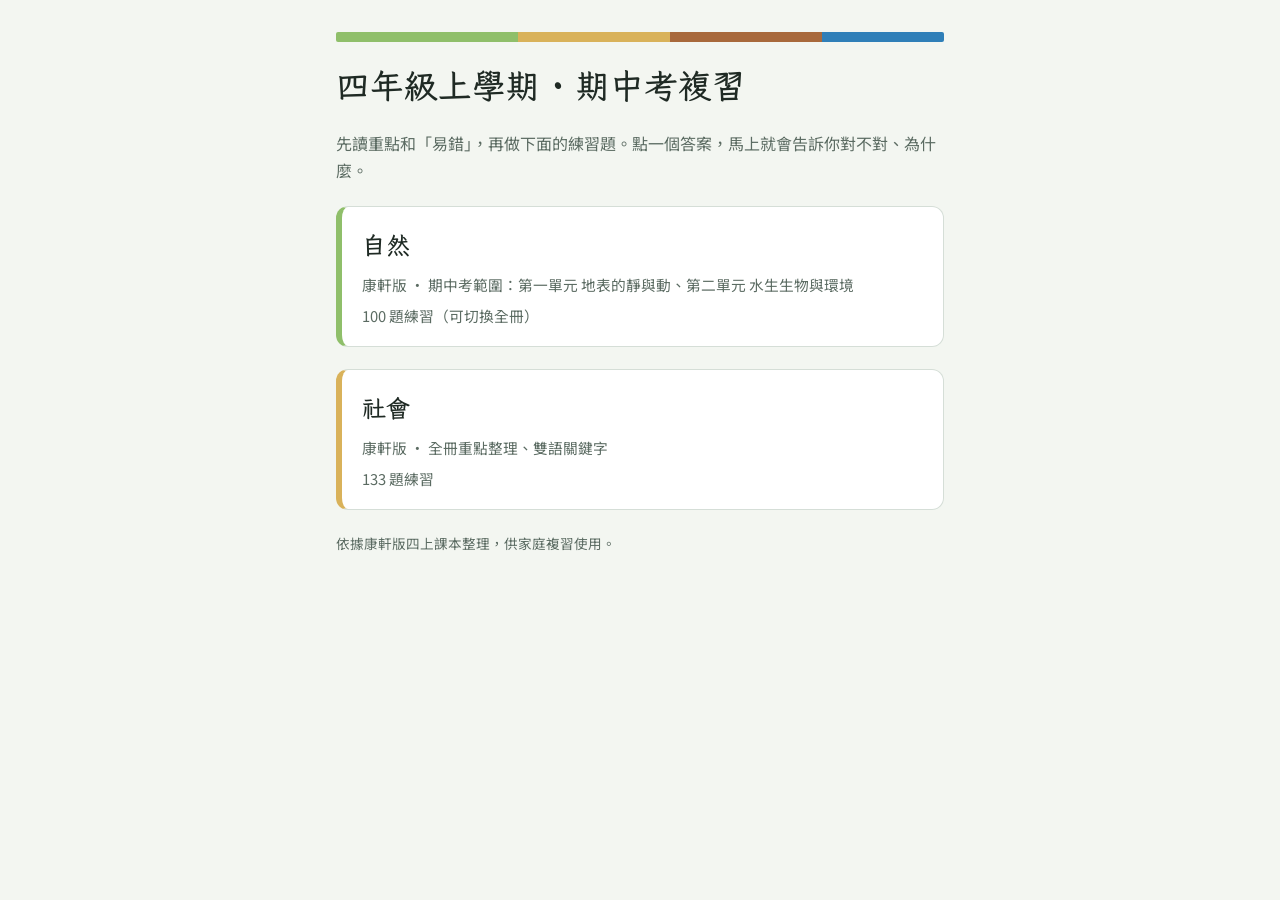
==== index.html @ b73b9730 "四上期中考複習：首頁、自然、社會 Co-Authored-By: Claude Opus 5.5 <noreply@anthropic.com> Claude-Session: https://cla" ====
<!doctype html>
<html lang="zh-Hant">
<head>
<meta charset="utf-8">
<meta name="viewport" content="width=device-width,initial-scale=1,viewport-fit=cover">
<title>四上期中考複習</title>
<link rel="preconnect" href="https://fonts.googleapis.com">
<link rel="stylesheet" href="https://fonts.googleapis.com/css2?family=LXGW+WenKai+TC:wght@400;700&family=Noto+Sans+TC:wght@400;500;700&display=swap">
<style>
:root{--paper:#f3f6f1;--card:#fff;--ink:#1f2a24;--muted:#5b6b62;--line:#d5ded7;--plain:#8fbf6a;--hill:#d9b25a;--mount:#a8693c;--water:#2f7fb8;--accent:#c2412d;
  --f-disp:"LXGW WenKai TC","Kaiti TC","BiauKai",serif;--f-body:"Noto Sans TC","PingFang TC","Microsoft JhengHei",sans-serif;color-scheme:light}
@media (prefers-color-scheme:dark){:root{--paper:#141a17;--card:#1d2420;--ink:#e7eee9;--muted:#9fb0a6;--line:#2f3a34;--water:#5aa6dd;--accent:#ef7a63;color-scheme:dark}}
*{box-sizing:border-box}
body{margin:0;background:var(--paper);color:var(--ink);font-family:var(--f-body);line-height:1.7}
.wrap{max-width:640px;margin:0 auto;padding:32px max(16px,env(safe-area-inset-left)) 64px;display:flex;flex-direction:column;gap:22px}
.contour{height:10px;border-radius:2px;background:linear-gradient(90deg,var(--plain) 0 30%,var(--hill) 30% 55%,var(--mount) 55% 80%,var(--water) 80%)}
h1{font-family:var(--f-disp);font-size:2.1rem;margin:0;line-height:1.3}
p{margin:0;color:var(--muted)}
a.card{display:flex;flex-direction:column;gap:6px;background:var(--card);border:1px solid var(--line);border-left:6px solid var(--c);border-radius:12px;padding:18px 20px;color:inherit;text-decoration:none}
a.card:hover,a.card:focus-visible{border-color:var(--c);outline:none;box-shadow:0 0 0 3px color-mix(in srgb,var(--c) 25%,transparent)}
a.card h2{font-family:var(--f-disp);font-size:1.5rem;margin:0;color:var(--ink)}
a.card span{font-size:.92rem;color:var(--muted)}
footer{font-size:.85rem;color:var(--muted)}
</style>
</head>
<body>
<div class="wrap">
  <div class="contour" aria-hidden="true"></div>
  <h1>四年級上學期 · 期中考複習</h1>
  <p>先讀重點和「易錯」，再做下面的練習題。點一個答案，馬上就會告訴你對不對、為什麼。</p>
  <a class="card" href="science.html" style="--c:var(--plain)">
    <h2>自然</h2>
    <span>康軒版 · 期中考範圍：第一單元 地表的靜與動、第二單元 水生生物與環境</span>
    <span>100 題練習（可切換全冊）</span>
  </a>
  <a class="card" href="social.html" style="--c:var(--hill)">
    <h2>社會</h2>
    <span>康軒版 · 全冊重點整理、雙語關鍵字</span>
    <span>133 題練習</span>
  </a>
  <footer>依據康軒版四上課本整理，供家庭複習使用。</footer>
</div>
</body>
</html>
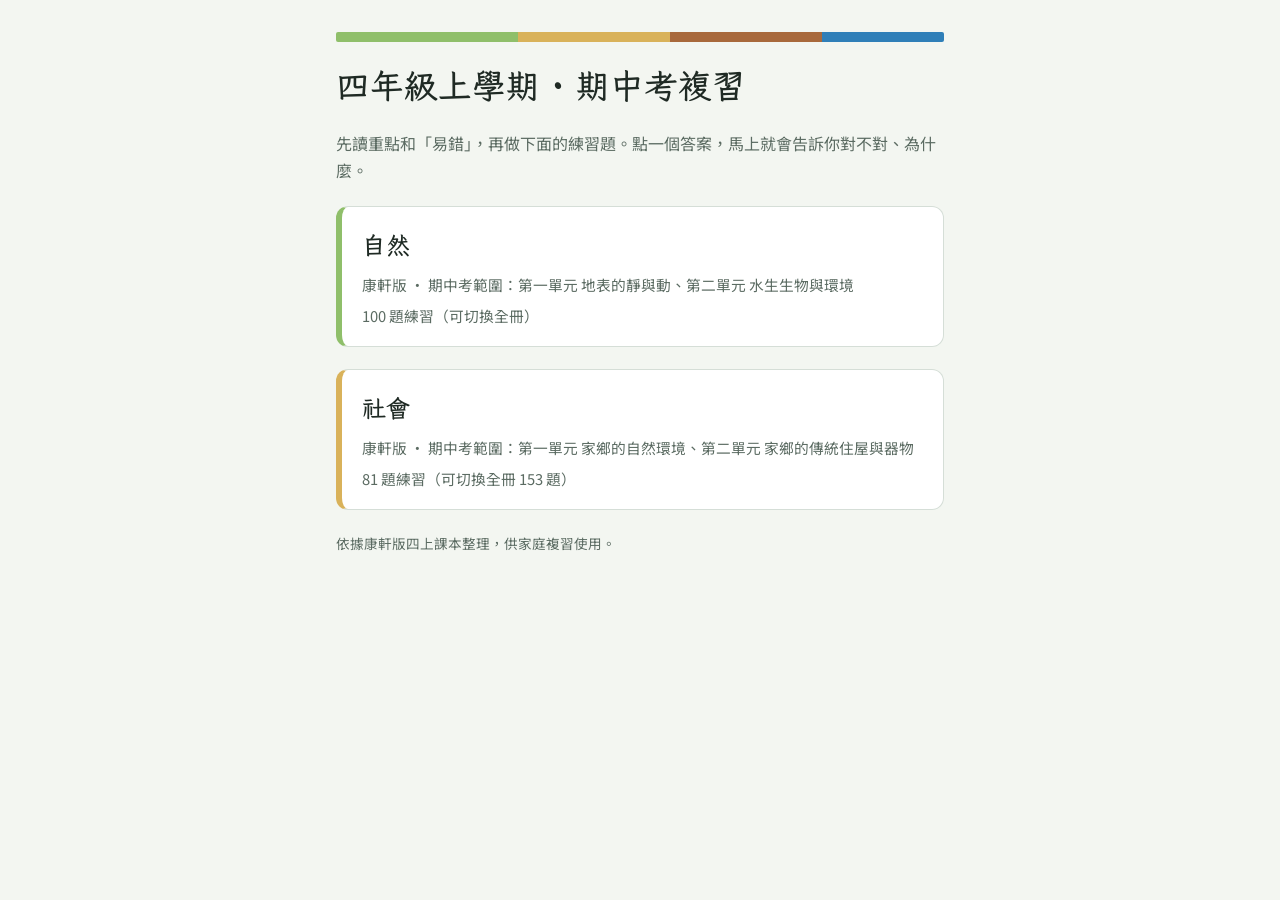
==== commit 220bc795: "社會頁：手機版階層圖改為直排方塊、表格改為卡片，新增期中考範圍切換與 p.114 地形河川圖 Co-Authored-By: Claude Opus 5.5 <noreply@anthropic.co" ====
--- a/index.html
+++ b/index.html
@@ -35,8 +35,8 @@
   </a>
   <a class="card" href="social.html" style="--c:var(--hill)">
     <h2>社會</h2>
-    <span>康軒版 · 全冊重點整理、雙語關鍵字</span>
-    <span>133 題練習</span>
+    <span>康軒版 · 期中考範圍：第一單元 家鄉的自然環境、第二單元 家鄉的傳統住屋與器物</span>
+    <span>81 題練習（可切換全冊 153 題）</span>
   </a>
   <footer>依據康軒版四上課本整理，供家庭複習使用。</footer>
 </div>
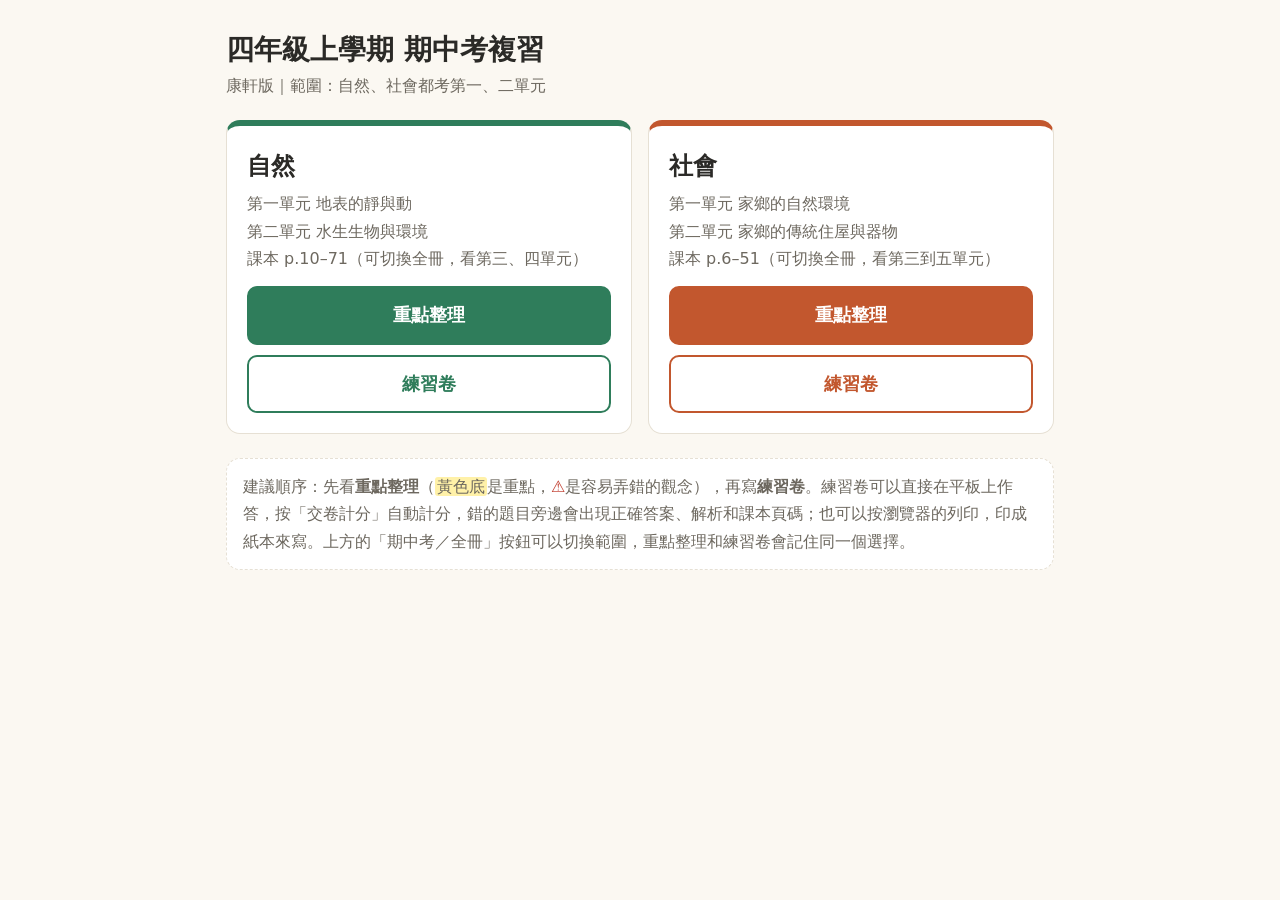
==== commit 5ee658e0: "改版為 midterm-3a 架構：首頁卡片、各科重點整理與考卷式練習卷 - 共用 assets/style.css、assets/quiz.js（沿用 midterm-3a），四上額外樣式放 ass" ====
--- a/index.html
+++ b/index.html
@@ -2,43 +2,37 @@
 <html lang="zh-Hant">
 <head>
 <meta charset="utf-8">
-<meta name="viewport" content="width=device-width,initial-scale=1,viewport-fit=cover">
-<title>四上期中考複習</title>
-<link rel="preconnect" href="https://fonts.googleapis.com">
-<link rel="stylesheet" href="https://fonts.googleapis.com/css2?family=LXGW+WenKai+TC:wght@400;700&family=Noto+Sans+TC:wght@400;500;700&display=swap">
-<style>
-:root{--paper:#f3f6f1;--card:#fff;--ink:#1f2a24;--muted:#5b6b62;--line:#d5ded7;--plain:#8fbf6a;--hill:#d9b25a;--mount:#a8693c;--water:#2f7fb8;--accent:#c2412d;
-  --f-disp:"LXGW WenKai TC","Kaiti TC","BiauKai",serif;--f-body:"Noto Sans TC","PingFang TC","Microsoft JhengHei",sans-serif;color-scheme:light}
-@media (prefers-color-scheme:dark){:root{--paper:#141a17;--card:#1d2420;--ink:#e7eee9;--muted:#9fb0a6;--line:#2f3a34;--water:#5aa6dd;--accent:#ef7a63;color-scheme:dark}}
-*{box-sizing:border-box}
-body{margin:0;background:var(--paper);color:var(--ink);font-family:var(--f-body);line-height:1.7}
-.wrap{max-width:640px;margin:0 auto;padding:32px max(16px,env(safe-area-inset-left)) 64px;display:flex;flex-direction:column;gap:22px}
-.contour{height:10px;border-radius:2px;background:linear-gradient(90deg,var(--plain) 0 30%,var(--hill) 30% 55%,var(--mount) 55% 80%,var(--water) 80%)}
-h1{font-family:var(--f-disp);font-size:2.1rem;margin:0;line-height:1.3}
-p{margin:0;color:var(--muted)}
-a.card{display:flex;flex-direction:column;gap:6px;background:var(--card);border:1px solid var(--line);border-left:6px solid var(--c);border-radius:12px;padding:18px 20px;color:inherit;text-decoration:none}
-a.card:hover,a.card:focus-visible{border-color:var(--c);outline:none;box-shadow:0 0 0 3px color-mix(in srgb,var(--c) 25%,transparent)}
-a.card h2{font-family:var(--f-disp);font-size:1.5rem;margin:0;color:var(--ink)}
-a.card span{font-size:.92rem;color:var(--muted)}
-footer{font-size:.85rem;color:var(--muted)}
-</style>
+<meta name="viewport" content="width=device-width, initial-scale=1">
+<title>四年級上學期 期中考複習</title>
+<link rel="stylesheet" href="assets/style.css">
 </head>
 <body>
 <div class="wrap">
-  <div class="contour" aria-hidden="true"></div>
-  <h1>四年級上學期 · 期中考複習</h1>
-  <p>先讀重點和「易錯」，再做下面的練習題。點一個答案，馬上就會告訴你對不對、為什麼。</p>
-  <a class="card" href="science.html" style="--c:var(--plain)">
-    <h2>自然</h2>
-    <span>康軒版 · 期中考範圍：第一單元 地表的靜與動、第二單元 水生生物與環境</span>
-    <span>100 題練習（可切換全冊）</span>
-  </a>
-  <a class="card" href="social.html" style="--c:var(--hill)">
-    <h2>社會</h2>
-    <span>康軒版 · 期中考範圍：第一單元 家鄉的自然環境、第二單元 家鄉的傳統住屋與器物</span>
-    <span>81 題練習（可切換全冊 153 題）</span>
-  </a>
-  <footer>依據康軒版四上課本整理，供家庭複習使用。</footer>
+  <h1>四年級上學期 期中考複習</h1>
+  <p class="sub">康軒版｜範圍：自然、社會都考第一、二單元</p>
+
+  <div class="subjects">
+    <section class="subject science">
+      <h2>自然</h2>
+      <p>第一單元 地表的靜與動<br>第二單元 水生生物與環境<br>課本 p.10–71（可切換全冊，看第三、四單元）</p>
+      <div class="btns">
+        <a class="btn primary" href="science/notes.html">重點整理</a>
+        <a class="btn" href="science/quiz.html">練習卷</a>
+      </div>
+    </section>
+    <section class="subject social">
+      <h2>社會</h2>
+      <p>第一單元 家鄉的自然環境<br>第二單元 家鄉的傳統住屋與器物<br>課本 p.6–51（可切換全冊，看第三到五單元）</p>
+      <div class="btns">
+        <a class="btn primary" href="social/notes.html">重點整理</a>
+        <a class="btn" href="social/quiz.html">練習卷</a>
+      </div>
+    </section>
+  </div>
+
+  <div class="tip">
+    建議順序：先看<b>重點整理</b>（<span class="hl">黃色底</span>是重點，<span class="star">⚠</span>是容易弄錯的觀念），再寫<b>練習卷</b>。練習卷可以直接在平板上作答，按「交卷計分」自動計分，錯的題目旁邊會出現正確答案、解析和課本頁碼；也可以按瀏覽器的列印，印成紙本來寫。上方的「期中考／全冊」按鈕可以切換範圍，重點整理和練習卷會記住同一個選擇。
+  </div>
 </div>
 </body>
 </html>
--- a/assets/style.css
+++ b/assets/style.css
@@ -0,0 +1,112 @@
+:root {
+  --bg: #fbf8f2;
+  --card: #ffffff;
+  --ink: #2b2a27;
+  --muted: #6d685f;
+  --line: #e6e0d4;
+  --accent: #c2572e;      /* 社會 */
+  --accent-2: #2f7d5b;    /* 自然 */
+  --mark: #fff1a8;
+  --ok: #2f7d5b;
+  --ok-bg: #e5f4e4;
+  --bad: #c0392b;
+  --bad-bg: #fbebeb;
+  --radius: 14px;
+}
+* { box-sizing: border-box; }
+html { -webkit-text-size-adjust: 100%; }
+body {
+  margin: 0;
+  background: var(--bg);
+  color: var(--ink);
+  font-family: "Noto Sans TC", "PingFang TC", "Microsoft JhengHei", system-ui, sans-serif;
+  font-size: 18px;
+  line-height: 1.7;
+}
+.wrap { max-width: 860px; margin: 0 auto; padding: 20px 16px 64px; }
+a { color: inherit; }
+header.top { display: flex; align-items: center; gap: 12px; flex-wrap: wrap; margin-bottom: 8px; }
+header.top a.home { text-decoration: none; font-size: 15px; color: var(--muted); border: 1px solid var(--line); padding: 4px 12px; border-radius: 999px; background: var(--card); }
+h1 { font-size: 28px; line-height: 1.3; margin: 12px 0 4px; }
+h2 { font-size: 22px; margin: 36px 0 10px; padding-bottom: 6px; border-bottom: 3px solid var(--line); }
+h3 { font-size: 19px; margin: 24px 0 6px; }
+.sub { color: var(--muted); margin: 0 0 16px; font-size: 16px; }
+.social { --theme: var(--accent); }
+.science { --theme: var(--accent-2); }
+h2 { border-bottom-color: color-mix(in srgb, var(--theme, var(--accent)) 35%, white); }
+
+/* home */
+.subjects { display: grid; grid-template-columns: repeat(auto-fit, minmax(260px, 1fr)); gap: 16px; margin-top: 20px; }
+.subject { background: var(--card); border: 1px solid var(--line); border-radius: var(--radius); padding: 20px; border-top: 6px solid var(--theme); }
+.subject h2 { border: 0; margin: 0 0 4px; padding: 0; font-size: 24px; }
+.subject p { margin: 0 0 14px; color: var(--muted); font-size: 16px; }
+.btns { display: flex; flex-direction: column; gap: 10px; }
+.btn { display: block; text-decoration: none; text-align: center; padding: 12px 14px; border-radius: 10px; font-weight: 700; border: 2px solid var(--theme); color: var(--theme); background: #fff; }
+.btn.primary { background: var(--theme); color: #fff; }
+.tip { margin-top: 24px; background: var(--card); border: 1px dashed var(--line); border-radius: var(--radius); padding: 14px 16px; font-size: 16px; color: var(--muted); }
+
+/* notes */
+.notes table { width: 100%; border-collapse: collapse; margin: 10px 0 14px; font-size: 16px; background: var(--card); }
+.notes th, .notes td { border: 1px solid var(--line); padding: 6px 10px; text-align: left; vertical-align: top; }
+.notes th { background: color-mix(in srgb, var(--theme) 10%, white); }
+.table-scroll { overflow-x: auto; }
+.notes ul, .notes ol { padding-left: 1.4em; margin: 6px 0; }
+.notes li { margin: 2px 0; }
+mark, .hl { background: var(--mark); padding: 0 2px; border-radius: 3px; }
+.star { color: var(--bad); font-weight: 700; }
+.box { background: var(--card); border: 1px solid var(--line); border-left: 6px solid var(--theme); border-radius: 10px; padding: 10px 14px; margin: 12px 0; }
+.box.warn { border-left-color: var(--bad); background: #fffaf8; }
+.legend { font-size: 15px; color: var(--muted); }
+.toc { display: flex; flex-wrap: wrap; gap: 8px; margin: 8px 0 0; }
+.toc a { font-size: 15px; text-decoration: none; padding: 4px 10px; border-radius: 999px; background: var(--card); border: 1px solid var(--line); }
+
+/* quiz */
+.score-bar { position: sticky; top: 0; z-index: 5; background: var(--bg); padding: 10px 0; display: flex; gap: 10px; align-items: center; flex-wrap: wrap; border-bottom: 1px solid var(--line); }
+.score-bar button { font: inherit; font-size: 16px; font-weight: 700; padding: 8px 16px; border-radius: 10px; border: 2px solid var(--theme); background: var(--theme); color: #fff; cursor: pointer; }
+.score-bar button.ghost { background: #fff; color: var(--theme); }
+.score { font-size: 20px; font-weight: 700; }
+.section-note { color: var(--muted); font-size: 16px; margin: 0 0 8px; }
+.shared-opts { background: var(--card); border: 1px solid var(--line); border-radius: 10px; padding: 8px 12px; margin-bottom: 8px; font-size: 16px; }
+.q { background: var(--card); border: 1px solid var(--line); border-radius: 12px; padding: 12px 14px; margin: 10px 0; }
+.q .stem { display: flex; gap: 8px; }
+.q .no { font-weight: 700; min-width: 1.8em; }
+.choices { display: flex; flex-wrap: wrap; gap: 8px; margin: 8px 0 0 2.2em; }
+.choice { font: inherit; font-size: 16px; padding: 6px 12px; border-radius: 10px; border: 2px solid var(--line); background: #fff; cursor: pointer; text-align: left; color: var(--ink); }
+.choice.sel { border-color: var(--theme); background: color-mix(in srgb, var(--theme) 12%, white); font-weight: 700; }
+.choice.big { min-width: 3em; text-align: center; font-size: 20px; }
+.q.ok { border-color: var(--ok); background: var(--ok-bg); }
+.q.bad { border-color: var(--bad); background: var(--bad-bg); }
+.feedback { display: none; margin: 8px 0 0 2.2em; font-size: 16px; }
+.done .feedback { display: block; }
+.feedback .ans { font-weight: 700; }
+.q.bad .feedback .ans { color: var(--bad); }
+.q.ok .feedback .ans { color: var(--ok); }
+.choice.correct { border-color: var(--ok); }
+.done .choice { cursor: default; }
+.page { color: var(--muted); font-size: 14px; }
+
+/* 範圍切換（期中考 / 全冊） */
+.scope { display: flex; flex-wrap: wrap; gap: 8px; align-items: center; margin: 10px 0 4px; font-size: 16px; }
+.scope button { font: inherit; border: 2px solid var(--line); background: var(--card); border-radius: 999px; padding: 4px 14px; cursor: pointer; min-height: 38px; color: var(--ink); }
+.scope button[aria-pressed="true"] { border-color: var(--theme); background: color-mix(in srgb, var(--theme) 12%, white); font-weight: 700; }
+body.s12 .later { display: none !important; }
+.unit { font-size: 20px; font-weight: 700; color: var(--theme); border-top: 3px double var(--line); padding-top: 12px; margin-top: 40px; letter-spacing: .06em; }
+.tag-later { font-size: 13px; color: var(--muted); border: 1px solid var(--line); border-radius: 999px; padding: 0 8px; margin-left: 6px; vertical-align: 2px; }
+figure.fig { margin: 10px 0; background: var(--card); border: 1px solid var(--line); border-radius: 10px; padding: 10px; }
+figure.fig svg { width: 100%; height: auto; display: block; }
+figure.fig figcaption { font-size: 14px; color: var(--muted); margin-top: 4px; }
+.sw { display: inline-block; width: 14px; height: 14px; border-radius: 4px; margin-right: 6px; vertical-align: -2px; border: 1px solid rgba(0,0,0,.15); }
+
+@media (max-width: 520px) {
+  body { font-size: 17px; }
+  .choices, .feedback { margin-left: 0; }
+  h1 { font-size: 24px; }
+}
+@media print {
+  body { background: #fff; font-size: 14px; }
+  .score-bar, header.top a.home, .no-print { display: none !important; }
+  .q, .box, .subject { break-inside: avoid; }
+  .choice { border: 1px solid #999; padding: 2px 8px; }
+  .done .feedback { display: block; }
+  .wrap { padding: 0; }
+}
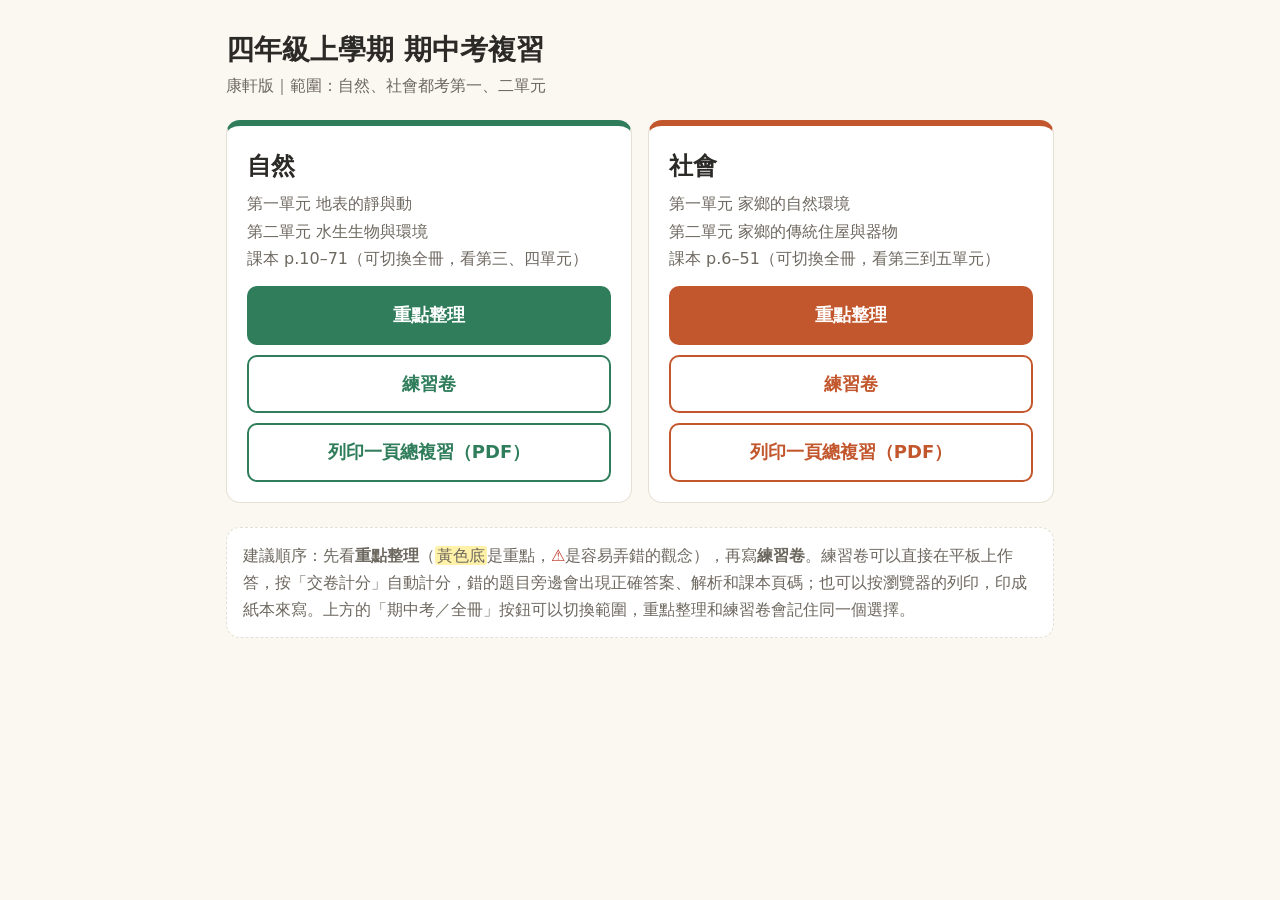
==== commit 87054f0c: "首頁加上「列印一頁總複習（PDF）」按鈕（比照 midterm-3a），總複習檔案移到 print/ Co-Authored-By: Claude Opus 5.5 <noreply@anthropi" ====
--- a/index.html
+++ b/index.html
@@ -18,6 +18,7 @@
       <div class="btns">
         <a class="btn primary" href="science/notes.html">重點整理</a>
         <a class="btn" href="science/quiz.html">練習卷</a>
+        <a class="btn" href="print/4A_自然.pdf" target="_blank" rel="noopener">列印一頁總複習（PDF）</a>
       </div>
     </section>
     <section class="subject social">
@@ -26,6 +27,7 @@
       <div class="btns">
         <a class="btn primary" href="social/notes.html">重點整理</a>
         <a class="btn" href="social/quiz.html">練習卷</a>
+        <a class="btn" href="print/4A_社會.pdf" target="_blank" rel="noopener">列印一頁總複習（PDF）</a>
       </div>
     </section>
   </div>
